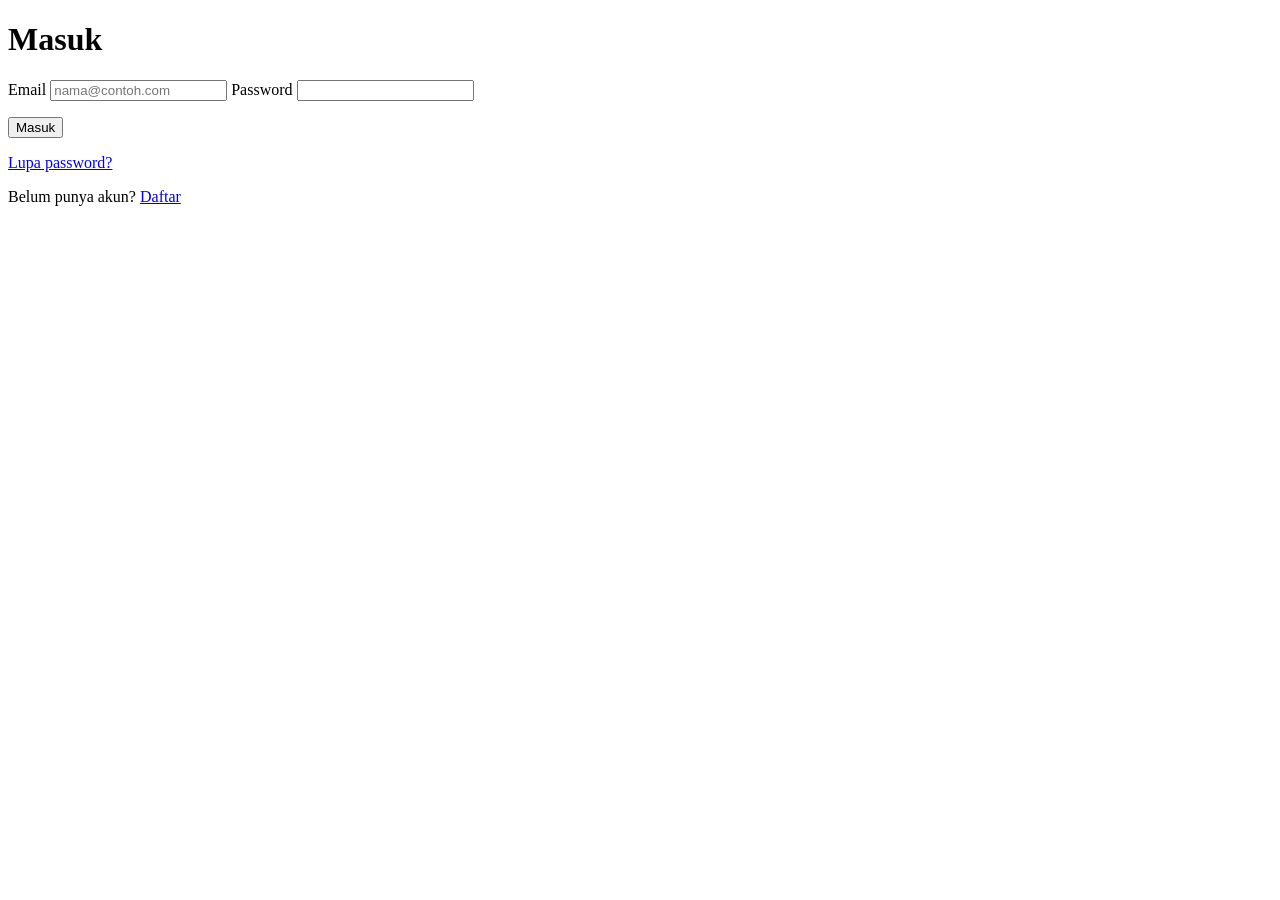
==== frontend/profile.html @ 9f69c2d5 "feat: add temporary profile page with logout (T2.10)" ====
<!doctype html>
<html lang="id">
<head>
  <meta charset="utf-8">
  <meta name="viewport" content="width=device-width, initial-scale=1">
  <title>Profil saya</title>
  <link rel="stylesheet" href="css/style.css">
</head>
<body>
  <main>
    <h1>Profil saya</h1>

    <dl>
      <dt>Email</dt>
      <dd id="user-email"></dd>
      <dt>Role</dt>
      <dd id="user-role"></dd>
      <dt>Nama</dt>
      <dd id="user-name"></dd>
    </dl>

    <button type="button" id="logout-button">Keluar</button>
  </main>

  <script src="js/auth.js"></script>
  <script src="js/api.js"></script>
  <script>
    // Halaman sementara: data diambil dari respons login yang tersimpan di
    // browser. Nanti diganti dengan GET /auth/profile/ (Sprint 3).
    if (Auth.requireLogin()) {
      const user = Auth.getUser();
      if (!user) {
        // Data sesi rusak atau hilang: mulai ulang dari halaman Masuk.
        Auth.clear();
        Auth.redirectToLogin();
      } else {
        document.getElementById('user-email').textContent = user.email;
        document.getElementById('user-role').textContent = user.role;
        document.getElementById('user-name').textContent = user.name;
      }
    }

    document.getElementById('logout-button').addEventListener('click', async (event) => {
      event.target.disabled = true;
      // Cabut refresh token di server, lalu hapus sesi di browser. Sesi di
      // browser tetap dihapus walau permintaan gagal, supaya pengguna benar-benar
      // keluar dari sisi frontend.
      await Api.request('/auth/logout/', {
        method: 'POST',
        body: { refresh: Auth.getRefresh() },
      });
      Auth.clear();
      Auth.redirectToLogin();
    });
  </script>
</body>
</html>
---- frontend/css/style.css ----
/* Tampilan dikerjakan di akhir Sprint 2, setelah semua halaman berfungsi. */
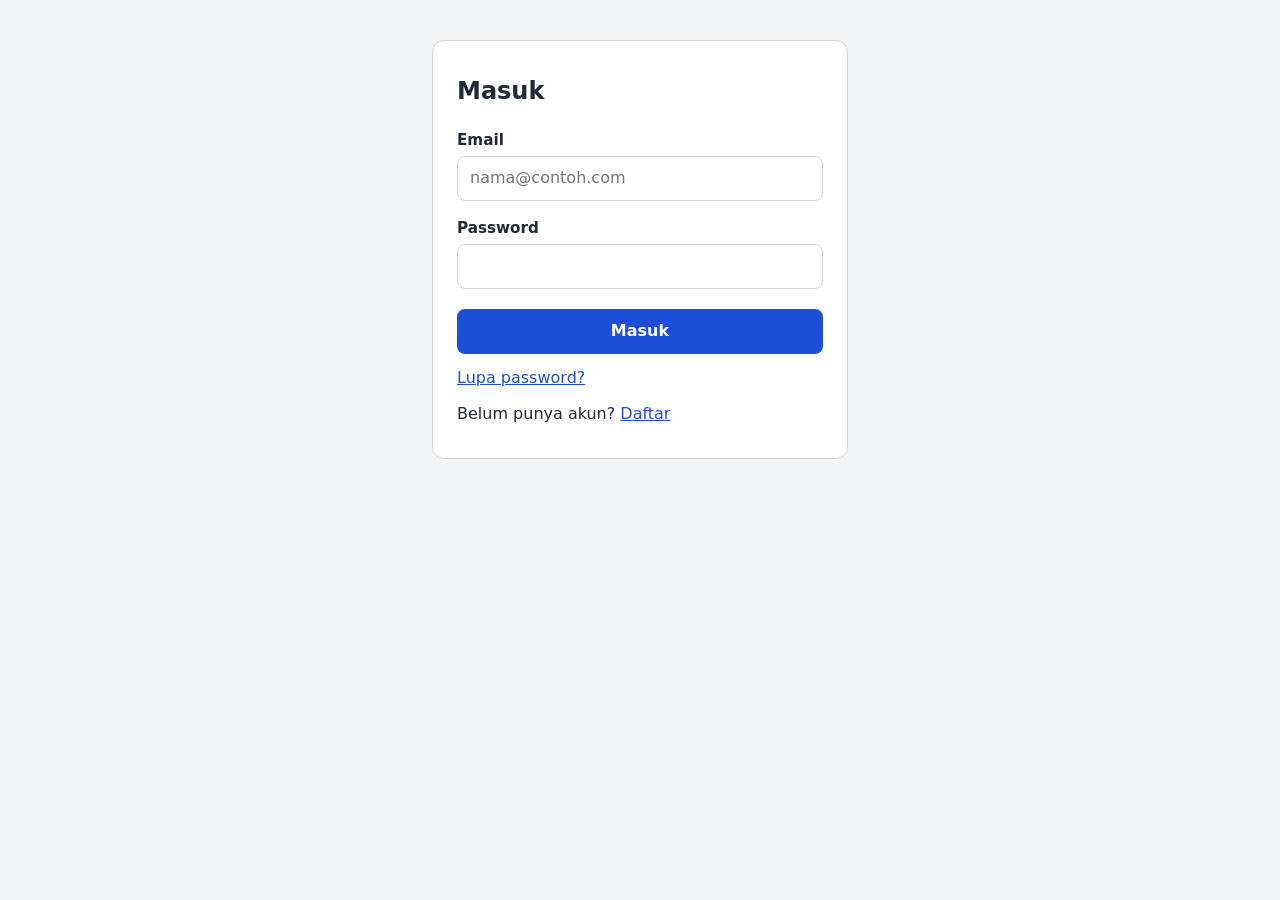
==== commit 1d2d1246: "feat: add account pages and connect profile to API (T3.9)" ====
--- a/frontend/profile.html
+++ b/frontend/profile.html
@@ -9,6 +9,7 @@
 <body>
   <main>
     <h1>Profil saya</h1>
+    <p id="notice" role="status"></p>
 
     <dl>
       <dt>Email</dt>
@@ -19,26 +20,76 @@
       <dd id="user-name"></dd>
     </dl>
 
-    <button type="button" id="logout-button">Keluar</button>
+    <form id="name-form">
+      <label for="name">Ubah nama</label>
+      <input id="name" name="name" type="text" maxlength="150"
+             autocomplete="name" required>
+
+      <p id="form-error" role="alert"></p>
+      <button type="submit">Simpan nama</button>
+    </form>
+
+    <p><a href="change-password.html">Ganti password</a></p>
+
+    <p><button type="button" id="logout-button">Keluar</button></p>
   </main>
 
   <script src="js/auth.js"></script>
   <script src="js/api.js"></script>
   <script>
-    // Halaman sementara: data diambil dari respons login yang tersimpan di
-    // browser. Nanti diganti dengan GET /auth/profile/ (Sprint 3).
-    if (Auth.requireLogin()) {
-      const user = Auth.getUser();
-      if (!user) {
-        // Data sesi rusak atau hilang: mulai ulang dari halaman Masuk.
-        Auth.clear();
-        Auth.redirectToLogin();
+    const nameForm = document.getElementById('name-form');
+    const nameInput = document.getElementById('name');
+    const formError = document.getElementById('form-error');
+    const notice = document.getElementById('notice');
+    const saveButton = nameForm.querySelector('button');
+
+    // Semua data pengguna dipasang lewat textContent dan value, bukan innerHTML.
+    function showProfile(user) {
+      document.getElementById('user-email').textContent = user.email;
+      document.getElementById('user-role').textContent = user.role;
+      document.getElementById('user-name').textContent = user.name;
+      nameInput.value = user.name;
+    }
+
+    async function loadProfile() {
+      const result = await Api.request('/auth/profile/');
+      if (result.ok) {
+        Auth.setUser(result.data);
+        showProfile(result.data);
       } else {
-        document.getElementById('user-email').textContent = user.email;
-        document.getElementById('user-role').textContent = user.role;
-        document.getElementById('user-name').textContent = user.name;
+        formError.textContent = Api.firstMessage(result.data);
       }
     }
+
+    if (Auth.requireLogin()) {
+      // Data dari login tampil lebih dulu, lalu diganti data terbaru dari server.
+      const saved = Auth.getUser();
+      if (saved) {
+        showProfile(saved);
+      }
+      loadProfile();
+    }
+
+    nameForm.addEventListener('submit', async (event) => {
+      event.preventDefault();
+      formError.textContent = '';
+      notice.textContent = '';
+      saveButton.disabled = true;
+
+      const result = await Api.request('/auth/profile/', {
+        method: 'PATCH',
+        body: { name: nameInput.value },
+      });
+
+      if (result.ok) {
+        Auth.setUser(result.data);
+        showProfile(result.data);
+        notice.textContent = 'Nama berhasil diperbarui.';
+      } else {
+        formError.textContent = Api.firstMessage(result.data);
+      }
+      saveButton.disabled = false;
+    });
 
     document.getElementById('logout-button').addEventListener('click', async (event) => {
       event.target.disabled = true;
--- a/frontend/css/style.css
+++ b/frontend/css/style.css
@@ -1 +1,160 @@
-/* Tampilan dikerjakan di akhir Sprint 2, setelah semua halaman berfungsi. */+/* Tampilan sederhana untuk semua halaman. Satu file, tanpa framework. */
+
+:root {
+  --bg: #f3f4f6;
+  --card: #ffffff;
+  --text: #1f2937;
+  --muted: #4b5563;
+  --border: #d1d5db;
+  --accent: #1d4ed8;
+  --accent-dark: #1e40af;
+  --error: #b00020;
+  --success: #146c2e;
+}
+
+* {
+  box-sizing: border-box;
+}
+
+body {
+  margin: 0;
+  background: var(--bg);
+  color: var(--text);
+  font-family: system-ui, -apple-system, "Segoe UI", Roboto, sans-serif;
+  line-height: 1.5;
+}
+
+main {
+  max-width: 26rem;
+  margin: 2.5rem auto;
+  padding: 2rem 1.5rem;
+  background: var(--card);
+  border: 1px solid var(--border);
+  border-radius: 0.75rem;
+}
+
+main p {
+  margin: 0.75rem 0 0;
+}
+
+h1 {
+  margin: 0 0 1.25rem;
+  font-size: 1.5rem;
+}
+
+a {
+  color: var(--accent);
+}
+
+/* Formulir */
+
+label {
+  display: block;
+  margin-top: 1rem;
+  font-weight: 600;
+  font-size: 0.95rem;
+}
+
+input {
+  display: block;
+  width: 100%;
+  margin-top: 0.25rem;
+  padding: 0.6rem 0.75rem;
+  border: 1px solid var(--border);
+  border-radius: 0.5rem;
+  background: #ffffff;
+  color: inherit;
+  font: inherit;
+}
+
+button {
+  min-height: 2.75rem;
+  padding: 0.65rem 1rem;
+  border: 0;
+  border-radius: 0.5rem;
+  background: var(--accent);
+  color: #ffffff;
+  font: inherit;
+  font-weight: 600;
+  cursor: pointer;
+}
+
+button:hover:not(:disabled) {
+  background: var(--accent-dark);
+}
+
+button:disabled {
+  opacity: 0.6;
+  cursor: not-allowed;
+}
+
+form button {
+  width: 100%;
+  margin-top: 1.25rem;
+}
+
+input:focus-visible,
+button:focus-visible,
+a:focus-visible {
+  outline: 2px solid var(--accent);
+  outline-offset: 2px;
+}
+
+/* Pesan. Kosong berarti tidak memakai ruang. */
+
+.field-error,
+#form-error {
+  margin: 0.35rem 0 0;
+  color: var(--error);
+  font-size: 0.9rem;
+}
+
+#form-error {
+  margin-top: 1rem;
+}
+
+#notice {
+  margin: 0 0 1rem;
+  color: var(--success);
+}
+
+.hint {
+  margin: 0.35rem 0 0;
+  color: var(--muted);
+  font-size: 0.9rem;
+}
+
+.field-error:empty,
+#form-error:empty,
+#notice:empty {
+  margin: 0;
+}
+
+/* Halaman profil */
+
+dl {
+  display: grid;
+  grid-template-columns: 5rem 1fr;
+  gap: 0.5rem 1rem;
+  margin: 0 0 1.5rem;
+}
+
+dt {
+  color: var(--muted);
+}
+
+dd {
+  margin: 0;
+  font-weight: 600;
+  overflow-wrap: anywhere;
+}
+
+/* Layar sempit: kartu memenuhi lebar layar. */
+
+@media (max-width: 30rem) {
+  main {
+    margin: 0;
+    border-width: 1px 0;
+    border-radius: 0;
+  }
+}
